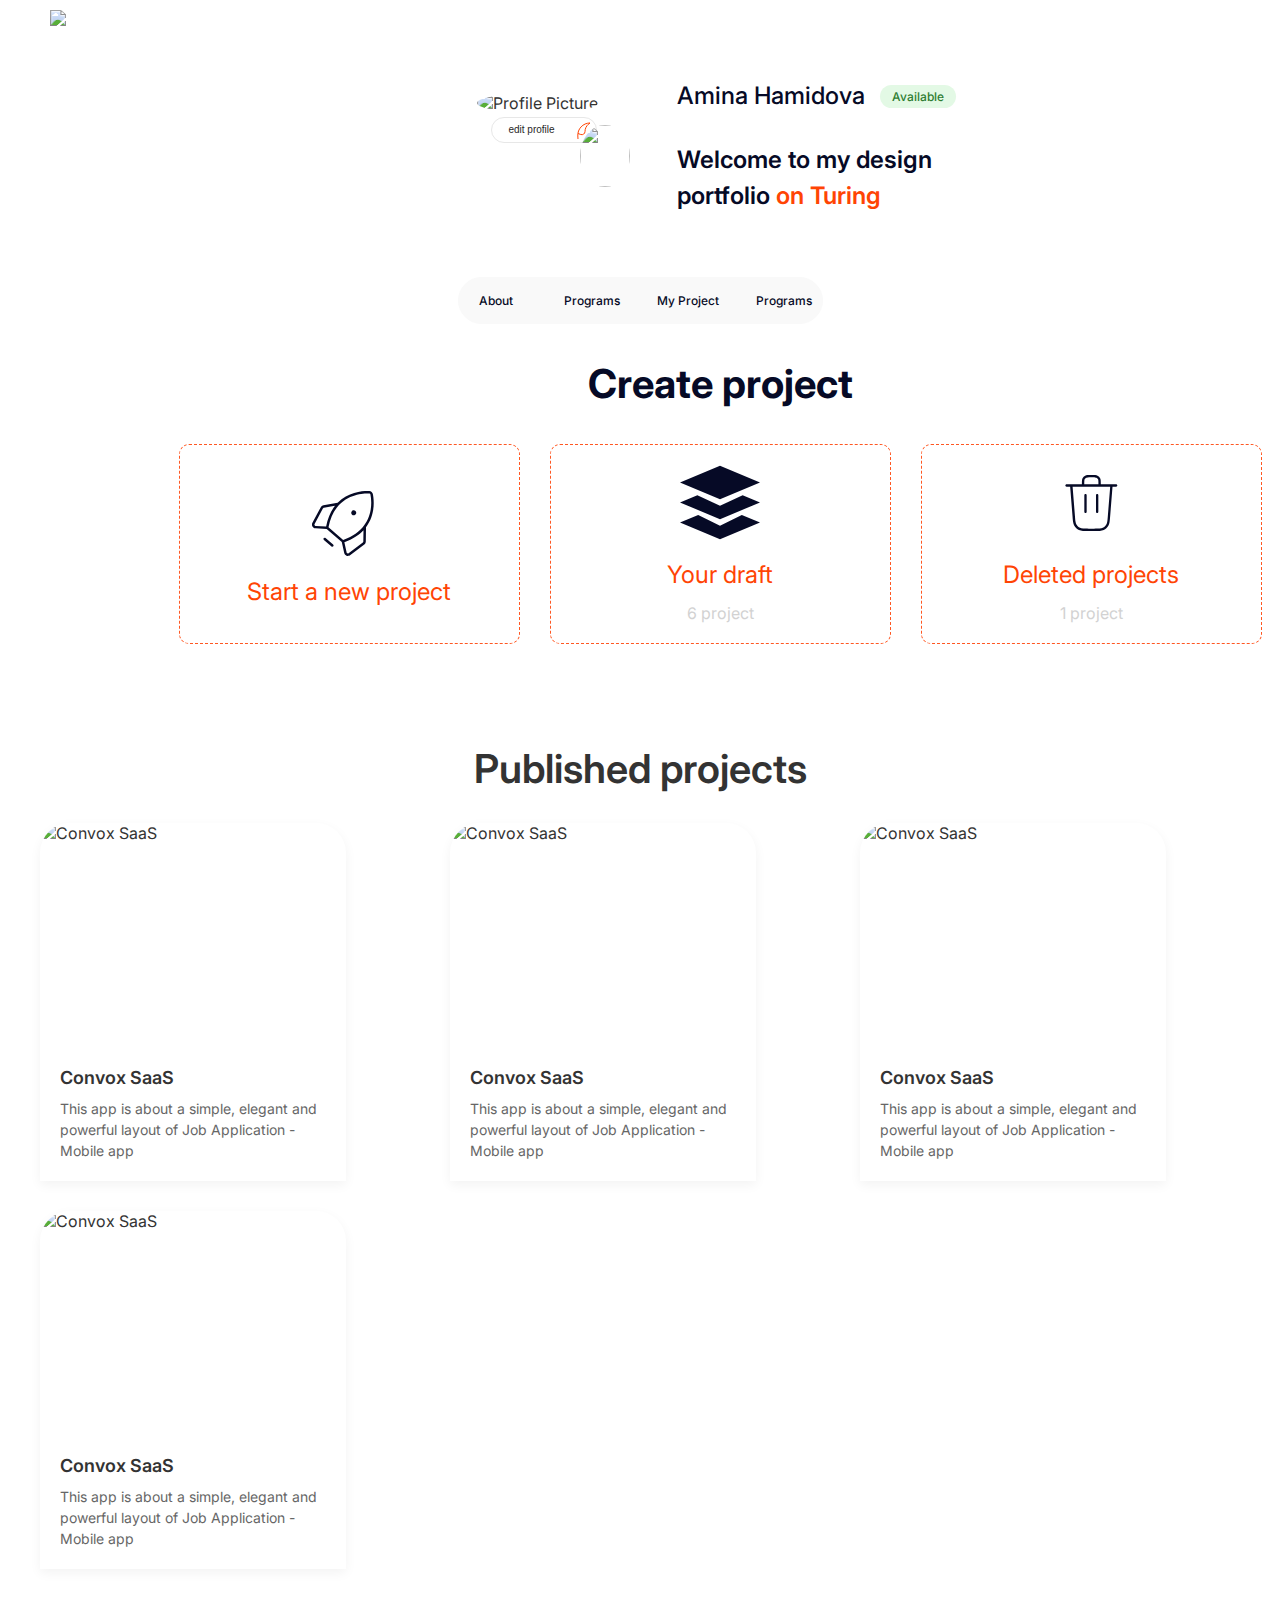
==== myprofilePage/index.html @ 7ec08c4b "deyisdirildi" ====
<!DOCTYPE html>
<html lang="en">
  <head>
    <meta charset="UTF-8" />
    <meta name="viewport" content="width=device-width, initial-scale=1.0" />
    <title>Turing Academy Portfolio</title>
    <link rel="stylesheet" href="/myprofilePage/style.css" />
    <link
      href="https://fonts.googleapis.com/css2?family=Inter:wght@400;500;600;700&display=swap"
      rel="stylesheet"
    />
    <link
      href="https://fonts.googleapis.com/css2?family=Fatura&display=swap"
      rel="stylesheet"
    />

    <link
      rel="stylesheet"
      href="https://cdnjs.cloudflare.com/ajax/libs/font-awesome/6.4.0/css/all.min.css"
    />
  </head>
  <body>
    <div class="container">
      <!-- Header -->
      <header>
        <div class="logo">
          <img
            src="https://s3-alpha-sig.figma.com/img/8ce2/0cb9/97a9e06f4c77e462b7908a4db73cabfb?Expires=1743984000&Key-Pair-Id=APKAQ4GOSFWCW27IBOMQ&Signature=PBWBqf2lgpJgGHzQXzNjd6NCZT2xdDC4wRaojqY9zCcBFI4EthOItwQPKHELywLnP8nxp2tW6rEtJQFCj6F1LAcSvfCV4xgXlgu4QZIhnDpoaRrXu~~rXE961oAYT9J6cioOMIm-i~VVj6L84bpvCTblbjQIpfPJooDTFMhqHslZwZaD5GMHqrWVT0hzuzrcJQhh4FEt1nKAkSG-0wj8RxROB79WXAKMB~fkNutKMWRHgE6l4cWN~UN3wQ-ls60bsBshFVT-qkTe6n1NQ45DfTCyNpbkqNdCT8kyy2hyNKt71gHKDLAfsBwC~aWzl16JK8Tze16oYzKgfxPpw-EAiQ__"
          />
        </div>
        <div class="profile-icon">
          <img
            src="https://s3-alpha-sig.figma.com/img/3f61/c455/649b6c1733cbe4359d25d140e475b1aa?Expires=1743984000&Key-Pair-Id=APKAQ4GOSFWCW27IBOMQ&Signature=Vx9sRKAmYs4bNGNL25QqGPEdbuDdcVNXNaD6ASBnShViWW9Wo2vXhastSg0RUa4hqycys7ivaXzWiz9vbwr1cN~GFIdgqom5DW1XQJmqGzooVItv2tnxT5Wn0ocHpCfJgbpZDRZb~YaL2dLKrXN7Bjg-eS92P~~w57xDZkhX4Opb6SrPhYOaSQ876jY0dtAYwZYqbQ6JJwMPmvAraY1eZ-lMp5776lk7WfiodAp9FVl2IxQ74v-CA5RzNwf7dxYQKJ6OOXef4OTBwlii40~QYj3uiH8aVAvQ7KdQrrlQbtW-0ygv2-xGOjS4emUxoqxJHXw07e4B3yKEOZxRYKBIQQ__"
            alt="Profile"
          />
        </div>
      </header>

      <!-- Profile Banner -->
      <div class="profile-banner">
        <div class="banner-content">
          <div class="banner-left"></div>
          <div class="banner-center">
            <div class="profile-image">
              <img
                src="https://s3-alpha-sig.figma.com/img/3f61/c455/649b6c1733cbe4359d25d140e475b1aa?Expires=1743984000&Key-Pair-Id=APKAQ4GOSFWCW27IBOMQ&Signature=Vx9sRKAmYs4bNGNL25QqGPEdbuDdcVNXNaD6ASBnShViWW9Wo2vXhastSg0RUa4hqycys7ivaXzWiz9vbwr1cN~GFIdgqom5DW1XQJmqGzooVItv2tnxT5Wn0ocHpCfJgbpZDRZb~YaL2dLKrXN7Bjg-eS92P~~w57xDZkhX4Opb6SrPhYOaSQ876jY0dtAYwZYqbQ6JJwMPmvAraY1eZ-lMp5776lk7WfiodAp9FVl2IxQ74v-CA5RzNwf7dxYQKJ6OOXef4OTBwlii40~QYj3uiH8aVAvQ7KdQrrlQbtW-0ygv2-xGOjS4emUxoqxJHXw07e4B3yKEOZxRYKBIQQ__"
                alt="Profile Picture"
              />
              <div class="badge">
                <img src="/img/symbol_extracted.png" />
              </div>
              <button class="edit-profile">
                <p>edit profile</p>
                <svg
                  xmlns="http://www.w3.org/2000/svg"
                  width="24"
                  height="24"
                  viewBox="0 0 24 24"
                  fill="none"
                >
                  <path
                    d="M6 21L5.81092 17.9747C5.37149 10.9438 10.9554 5 18 5V5L16.542 6.1664C14.3032 7.9574 13 10.669 13 13.536V13.536C13 15.7115 10.8448 17.2303 8.79604 16.4986L6 15.5"
                    stroke="#FF4404"
                  />
                </svg>
              </button>
            </div>
            <div class="profile-info">
              <div class="profile-name">
                <h2>Amina Hamidova</h2>
                <span class="available-tag">Available</span>
              </div>
              <div class="profile-title">
                <h3>
                  Welcome to my design portfolio
                  <span class="highlight">on Turing</span>
                </h3>
              </div>
            </div>
          </div>
        </div>
      </div>

      <!-- Navigation -->
      <nav>
        <div class="nav-section">
          <li>About</li>
          <li>Programs</li>
          <li>My Project</li>
          <li>Programs</li>
        </div>
      </nav>

      <!-- Create Project Section -->
      <section class="create-project">
        <h2>Create project</h2>
        <div class="project-options">
          <div class="option-card">
            <div class="icon">
              <svg
                xmlns="http://www.w3.org/2000/svg"
                width="81"
                height="80"
                viewBox="0 0 81 80"
                fill="none"
              >
                <g clip-path="url(#clip0_915_1650)">
                  <path
                    d="M24.263 66.2476C24.0472 66.4994 23.7403 66.6551 23.4098 66.6805C23.0792 66.706 22.7521 66.5991 22.5004 66.3833L14.9074 59.8759C14.6557 59.6602 14.5 59.3533 14.4745 59.0227C14.4491 58.6922 14.556 58.3651 14.7717 58.1133C14.9875 57.8616 15.2944 57.7059 15.6249 57.6805C15.9554 57.655 16.2826 57.7619 16.5343 57.9777L24.1273 64.4851C24.379 64.7008 24.5347 65.0077 24.5601 65.3383C24.5856 65.6688 24.4787 65.9959 24.263 66.2476ZM43.1068 34.6559C43.4822 34.9777 43.9446 35.1809 44.4355 35.2398C44.9265 35.2988 45.4238 35.2108 45.8648 34.9871C46.3057 34.7634 46.6704 34.4139 46.9128 33.9829C47.1551 33.5519 47.2642 33.0588 47.2262 32.5658C47.1883 32.0728 47.005 31.6021 46.6995 31.2133C46.3941 30.8245 45.9802 30.5349 45.5102 30.3813C45.0402 30.2278 44.5352 30.217 44.0591 30.3504C43.583 30.4838 43.1571 30.7554 42.8354 31.1308C42.4039 31.6343 42.1901 32.2885 42.241 32.9496C42.2919 33.6107 42.6033 34.2244 43.1068 34.6559ZM55.3124 64.46L41.0706 75.1373C40.5628 75.5217 39.9648 75.7693 39.3339 75.8562C38.703 75.9432 38.0604 75.8668 37.4675 75.6341C37.0706 75.4799 36.7024 75.2603 36.3781 74.9844C35.7379 74.435 35.3029 73.6849 35.1438 72.8565L32.7687 62.0135L17.6539 49.0597L6.57756 48.3744C5.73456 48.344 4.92673 48.0289 4.28584 47.4804C3.96357 47.2021 3.69018 46.8718 3.47703 46.5032C3.15638 45.953 2.98242 45.3296 2.97181 44.6928C2.96121 44.056 3.11432 43.4272 3.41646 42.8666L11.7856 27.1562C12.0556 26.6507 12.4379 26.2138 12.9032 25.8791C13.3684 25.5443 13.9041 25.3207 14.4693 25.2254L28.5977 22.8345C40.2258 10.8514 56.1502 10.7734 60.3664 10.9873C61.197 11.0284 61.9904 11.3443 62.6218 11.8854C63.2532 12.4265 63.6868 13.1622 63.8545 13.9767C64.7113 18.1105 67.0718 33.8592 57.0098 47.1844L56.8097 61.5124C56.8019 62.0854 56.663 62.6491 56.4034 63.1601C56.1438 63.6711 55.7706 64.1158 55.3124 64.46ZM19.5086 47.3567L34.1678 59.9201C66.6836 48.4786 62.5855 20.0915 61.4151 14.4748C61.3598 14.2018 61.2149 13.9551 61.0034 13.7738C60.7919 13.5925 60.5259 13.4871 60.2476 13.4743C54.5179 13.1774 25.8381 13.4728 19.5086 47.3567ZM17.1284 46.5227C18.8541 37.5603 22.0707 30.8346 26.0107 25.7907L14.8931 27.6794C14.7046 27.7113 14.526 27.7861 14.3709 27.8979C14.2159 28.0098 14.0885 28.1557 13.9987 28.3244L5.61872 44.0379C5.51828 44.2253 5.46732 44.4353 5.47065 44.6479C5.47398 44.8605 5.53149 45.0687 5.63775 45.2529C5.74402 45.4371 5.89551 45.5912 6.07791 45.7005C6.2603 45.8098 6.46757 45.8708 6.68011 45.8776L6.7157 45.8793L17.1284 46.5227ZM54.3197 61.4691L54.4844 50.1935C50.1125 54.8673 43.9584 59.0754 35.3658 62.1527L37.5954 72.3442L37.6025 72.3791C37.6419 72.5881 37.7338 72.7836 37.8698 72.9471C38.0057 73.1106 38.1811 73.2367 38.3794 73.3136C38.5777 73.3904 38.7923 73.4153 39.0029 73.3861C39.2136 73.3568 39.4133 73.2743 39.5831 73.1464L53.8286 62.4599C53.981 62.3435 54.1045 62.1936 54.1897 62.0218C54.2749 61.85 54.3193 61.6609 54.3197 61.4691Z"
                    fill="#060A26"
                  />
                </g>
                <defs>
                  <clipPath id="clip0_915_1650">
                    <rect
                      width="80"
                      height="80"
                      fill="white"
                      transform="translate(0.666016)"
                    />
                  </clipPath>
                </defs>
              </svg>
            </div>
            <p class="option-card-name">Start a new project</p>
          </div>
          <div class="option-card">
            <div class="icon">
              <svg
                xmlns="http://www.w3.org/2000/svg"
                width="80"
                height="80"
                viewBox="0 0 80 80"
                fill="none"
              >
                <path
                  d="M80 19.4844L40 2.8125L0 19.4844L40 36.1562L80 19.4844ZM40 42.8125L17.3594 32.25L0 39.4844L40 56.1562L80 39.4844L62.6406 32.25L40 42.8125ZM40 62.8125L18.1875 51.9062L0 59.4844L40 76.1562L80 59.4844L61.8125 51.9062L40 62.8125Z"
                  fill="#060A26"
                />
              </svg>
            </div>
            <p class="option-card-name">Your draft</p>
            <p class="project-number">6 project</p>
          </div>
          <div class="option-card">
            <div class="icon">
              <svg
                xmlns="http://www.w3.org/2000/svg"
                width="81"
                height="80"
                viewBox="0 0 81 80"
                fill="none"
              >
                <path
                  d="M34.4987 31C34.8081 31 35.1049 31.1251 35.3237 31.3478C35.5424 31.5705 35.6654 31.8726 35.6654 32.1875V48.8125C35.6654 49.1274 35.5424 49.4295 35.3237 49.6522C35.1049 49.8749 34.8081 50 34.4987 50C34.1893 50 33.8925 49.8749 33.6737 49.6522C33.4549 49.4295 33.332 49.1274 33.332 48.8125V32.1875C33.332 31.8726 33.4549 31.5705 33.6737 31.3478C33.8925 31.1251 34.1893 31 34.4987 31ZM47.332 32.1875C47.332 31.8726 47.2091 31.5705 46.9903 31.3478C46.7715 31.1251 46.4748 31 46.1654 31C45.8559 31 45.5592 31.1251 45.3404 31.3478C45.1216 31.5705 44.9987 31.8726 44.9987 32.1875V48.8125C44.9987 49.1274 45.1216 49.4295 45.3404 49.6522C45.5592 49.8749 45.8559 50 46.1654 50C46.4748 50 46.7715 49.8749 46.9903 49.6522C47.2091 49.4295 47.332 49.1274 47.332 48.8125V32.1875Z"
                  fill="#060A26"
                />
                <path
                  fill-rule="evenodd"
                  clip-rule="evenodd"
                  d="M30.9013 21.3015C30.9013 18.0394 30.9013 16.4084 31.5441 15.1735C32.1099 14.0805 33.0113 13.1917 34.1197 12.6338C35.3839 12 37.0262 12 40.3344 12C43.6426 12 45.2967 12 46.5727 12.6338C47.6833 13.193 48.5883 14.083 49.1484 15.1735C49.7911 16.4201 49.7911 18.0394 49.7911 21.3015H65.1505C65.4639 21.3015 65.7644 21.4242 65.986 21.6427C66.2076 21.8612 66.332 22.1575 66.332 22.4665C66.332 22.7755 66.2076 23.0718 65.986 23.2903C65.7644 23.5088 65.4639 23.6315 65.1505 23.6315H61.5115L59.1485 53.2229C58.9595 55.5996 58.8083 57.4636 58.5696 58.9548C58.3262 60.4647 57.9765 61.681 57.3338 62.7761C56.2666 64.5956 54.6694 66.0568 52.7496 66.9701C51.5964 67.5154 50.3393 67.7647 48.7797 67.8835C47.258 68 45.377 68 42.9431 68H37.7209C35.3107 68 33.4203 68 31.8843 67.8835C30.3389 67.7623 29.0724 67.5154 27.9145 66.9701C25.9947 66.0568 24.3975 64.5956 23.3303 62.7761C22.6876 61.6856 22.3378 60.4623 22.0945 58.9548C21.8558 57.4683 21.7069 55.6229 21.5155 53.2229L19.1525 23.6315H15.5135C15.2002 23.6315 14.8997 23.5088 14.6781 23.2903C14.4565 23.0718 14.332 22.7755 14.332 22.4665C14.332 22.1575 14.4565 21.8612 14.6781 21.6427C14.8997 21.4242 15.2002 21.3015 15.5135 21.3015H30.873H30.9013ZM47.3714 17.6666C47.4423 18.5218 47.4423 19.6332 47.4423 21.3015H33.2643C33.2643 19.6309 33.2667 18.5288 33.3376 17.6666C33.4085 16.8395 33.5266 16.4597 33.6519 16.222C33.9921 15.5649 34.5332 15.029 35.202 14.6935C35.4454 14.5724 35.8282 14.4512 36.667 14.3836C37.5343 14.3137 38.6614 14.3137 40.3533 14.3137C42.0452 14.3137 43.1653 14.3137 44.0396 14.3836C44.8784 14.4512 45.2636 14.57 45.5046 14.6935C46.171 15.029 46.7145 15.5626 47.0547 16.222C47.18 16.462 47.3005 16.8395 47.369 17.6666H47.3714ZM21.6148 23.6315H59.1863L56.8423 52.9899C56.6461 55.4365 56.5043 57.184 56.2822 58.582C56.0625 59.9521 55.7742 60.8584 55.337 61.611C54.5006 63.0221 53.259 64.1572 51.7689 64.8731C50.9844 65.2459 50.0439 65.4556 48.6498 65.5651C47.232 65.6746 45.4361 65.677 42.955 65.677H37.8273C35.3461 65.677 33.5502 65.677 32.1325 65.5651C30.7288 65.4556 29.7907 65.2436 29.0133 64.8731C27.5191 64.1631 26.2759 63.0266 25.4452 61.611C25.008 60.8678 24.7197 59.9614 24.5 58.582C24.2779 57.198 24.1337 55.4365 23.94 52.9899L21.5959 23.6315H21.6148Z"
                  fill="#060A26"
                />
              </svg>
            </div>
            <p class="option-card-name">Deleted projects</p>
            <p class="project-number">1 project</p>
          </div>
        </div>
      </section>

      <!-- Published Projects Section -->
      <section class="published-projects">
        <h2>Published projects</h2>
        <div class="project-grid">
          <!-- Project Card 1 -->
          <div class="project-card">
            <div class="project-image">
              <img
                src="https://images.unsplash.com/photo-1542744173-8e7e53415bb0?ixlib=rb-4.0.3&ixid=M3wxMjA3fDB8MHxzZWFyY2h8MTB8fGJ1c2luZXNzJTIwZGFzaGJvYXJkfGVufDB8fDB8fHww&auto=format&fit=crop&w=500&q=60"
                alt="Convox SaaS"
              />
            </div>
            <div class="project-details">
              <h3>Convox SaaS</h3>
              <p>
                This app is about a simple, elegant and powerful layout of Job
                Application - Mobile app
              </p>
            </div>
          </div>

          <!-- Project Card 2 -->
          <div class="project-card">
            <div class="project-image">
              <img
                src="https://images.unsplash.com/photo-1542744173-8e7e53415bb0?ixlib=rb-4.0.3&ixid=M3wxMjA3fDB8MHxzZWFyY2h8MTB8fGJ1c2luZXNzJTIwZGFzaGJvYXJkfGVufDB8fDB8fHww&auto=format&fit=crop&w=500&q=60"
                alt="Convox SaaS"
              />
            </div>
            <div class="project-details">
              <h3>Convox SaaS</h3>
              <p>
                This app is about a simple, elegant and powerful layout of Job
                Application - Mobile app
              </p>
            </div>
          </div>

          <!-- Project Card 3 -->
          <div class="project-card">
            <div class="project-image">
              <img
                src="https://images.unsplash.com/photo-1542744173-8e7e53415bb0?ixlib=rb-4.0.3&ixid=M3wxMjA3fDB8MHxzZWFyY2h8MTB8fGJ1c2luZXNzJTIwZGFzaGJvYXJkfGVufDB8fDB8fHww&auto=format&fit=crop&w=500&q=60"
                alt="Convox SaaS"
              />
            </div>
            <div class="project-details">
              <h3>Convox SaaS</h3>
              <p>
                This app is about a simple, elegant and powerful layout of Job
                Application - Mobile app
              </p>
            </div>
          </div>

          <!-- Project Card 4 -->
          <div class="project-card">
            <div class="project-image">
              <img
                src="https://images.unsplash.com/photo-1542744173-8e7e53415bb0?ixlib=rb-4.0.3&ixid=M3wxMjA3fDB8MHxzZWFyY2h8MTB8fGJ1c2luZXNzJTIwZGFzaGJvYXJkfGVufDB8fDB8fHww&auto=format&fit=crop&w=500&q=60"
                alt="Convox SaaS"
              />
            </div>
            <div class="project-details">
              <h3>Convox SaaS</h3>
              <p>
                This app is about a simple, elegant and powerful layout of Job
                Application - Mobile app
              </p>
            </div>
          </div>
        </div>
      </section>
    </div>
  </body>
</html>
---- myprofilePage/style.css ----
* {
  margin: 0;
  padding: 0;
  box-sizing: border-box;
}

body {
  overflow: scroll;
  font-family: "Inter", sans-serif;
  color: #333;
  background-color: #fff;
}

.container {
  max-width: 1440px;
  margin: 0 auto;
  background-color: #fff;
}

header {
  display: flex;
  width: 1440px;
  padding: 10px 50px;
  justify-content: space-between;
  align-items: center;
}

.logo img {
  width: 110px;
}

.profile-icon img {
  width: 40px;
  height: 40px;
  border-radius: 50%;
  object-fit: cover;
}

/* Profile Banner */
.profile-banner {
  position: relative;
  display: flex;
  width: 1440px;
  padding: 20px 72px;
  justify-content: space-between;
  align-items: center;
}

.banner-content {
  display: flex;
  align-items: center;
  padding: 0 250px;
}

.banner-left,
.banner-right {
  width: 50px;
  display: flex;
  justify-content: center;
  align-items: center;
}

.number {
  background-color: #2196f3;
  color: white;
  font-weight: bold;
  padding: 5px 10px;
  border-radius: 4px;
}

.banner-center {
  display: flex;
  width: 749px;
  gap: 20px;
  justify-content: center;
  align-items: center;
  flex-shrink: 0;
}

.profile-image {
  width: 140px;
  height: 140px;
}

.profile-image img {
  width: 100%;
  height: 100%;
  border-radius: 50%;
  object-fit: cover;
  border: 4px solid white;
}
.badge p {
  position: absolute;
  left: 41px;
  top: 81px;
}

.badge {
  position: absolute;
  left: 580px;
  top: 85px;
  cursor: pointer;
}
.badge img {
  width: 50px;
  height: 62.329px;
  border-radius: 50%;
  overflow: hidden;
  border: none;
  box-shadow: none;
  background: none;
}

.profile-info {
  display: flex;
  padding: 24px 44px;
  flex-direction: column;
  justify-content: center;
  align-items: flex-start;
  gap: 24px;
}

.profile-name {
  display: flex;
  align-items: center;
  gap: 15px;
  margin-bottom: 10px;
}

.profile-name h2 {
  color: rgba(6, 10, 38, 1);
  font-size: 24px;
  font-style: normal;
  font-weight: 500;
  line-height: 100%;
}

.available-tag {
  background-color: #e3f9e5;
  color: #2e7d32;
  padding: 4px 12px;
  border-radius: 20px;
  font-size: 12px;
  font-weight: 500;
}
.profile-title {
  width: 300px;
  height: 91px;
  color: var(--main-blue, #060a26);
  font-size: 36px;
  font-style: normal;
  font-weight: 500;
  line-height: 125%;
  font-size: 36px;
  font-weight: 500;
  line-height: 100%;
  color: rgba(6, 10, 38, 1);
}

.profile-title h3 {
  font-size: 24px;
  font-weight: 600;
  font-style: normal;
  font-family: "Inter", sans-serif;
}

.highlight {
  color: rgba(255, 68, 4, 1);
}

.edit-profile {
  margin-left: 18px;
  display: flex;
  justify-content: center;
  align-items: center;
  border: 1px solid rgba(203, 193, 193, 0);
  border-radius: 30px;
  border-radius: 30px;
  border: 1px solid #e7e7e7;
  background-color: white;
  cursor: pointer;
}
.edit-profile p {
  width: 80px;
  color: #272727;
  text-align: center;
  font-size: 10px;
  font-style: normal;
  font-weight: 400;
}

/* Navigation */

.nav-section {
  display: flex;
  list-style-type: none;
  gap: 20px;
  margin: auto;
  border: 1px solid #f9f9f9;
  border-radius: 30px;
  width: 365px;
  height: 47px;
  align-items: center;
  justify-content: center;
  background-color: #f9f9f9;
}

.nav-section li {
  font-weight: 500;
  font-size: 12px;
  cursor: pointer;
  border: 1px solid #f9f9f9;
  border-radius: 30px;
  color: #060a26;
  width: 94px;
  height: 30px;
  display: flex;
  align-items: center;
  justify-content: center;
  transition: all 0.3s ease;
}

.nav-section li:hover {
  border: 1px solid #060a26;
  color: white;
  background-color: #060a26;
}
/* Create Project Section */
.create-project {
  display: flex;
  width: 1440px;
  padding: 40px 168px;
  flex-direction: column;
  justify-content: flex-end;
  align-items: center;
  gap: 40px;
}

.create-project h2 {
  color: #060a26;
  text-align: center;
  font-size: 40px;
  font-style: normal;
  font-weight: 500px;
  line-height: 100%;
}

.project-options {
  display: flex;
  justify-content: center;
  gap: 30px;
  flex-wrap: wrap;
}

.option-card {
  width: 341px;
  height: 200px;
  padding: 60px 0;
  border: 1px dashed #ff5722;
  border-radius: 10px;
  display: flex;
  flex-direction: column;
  justify-content: center;
  align-items: center;
  gap: 10px;
  cursor: pointer;
  transition: all 0.3s ease;
}

.option-card:hover {
  background-color: #fff8f5;
}

.icon {
  font-size: 24px;
  color: #ff5722;
}

.option-card .option-card-name {
  color: #ff4404;
  font-size: 24px;
  font-style: normal;
  font-weight: 400;
  line-height: 32px; /* 133.333% */
}
.project-number {
  color: #d2d2d2;
  font-size: 16px;
  font-style: normal;
  font-weight: 400;
  line-height: 24px; /* 150% */
}

/* Published Projects Section */
.published-projects {
  padding: 60px 40px;
}

.published-projects h2 {
  font-size: 40px;
  font-weight: 600;
  margin-bottom: 30px;
  text-align: center;
}

.project-grid {
  display: grid;
  grid-template-columns: repeat(auto-fill, minmax(300px, 1fr));
  gap: 30px;
}

.project-card {
  display: flex;
  width: 306px;
  flex-direction: column;
  align-items: flex-start;
  border-start-start-radius: 30px;
  border-start-end-radius: 30px;
  gap: 24px;
  overflow: hidden;
  box-shadow: 0 4px 12px rgba(0, 0, 0, 0.05);
  transition: transform 0.3s ease;
}

.project-card:hover {
  transform: translateY(-5px);
}

.project-image {
  height: 200px;
  overflow: hidden;
}

.project-image img {
  width: 100%;
  height: 100%;
  object-fit: cover;
}

.project-details {
  padding: 20px;
}

.project-details h3 {
  font-size: 18px;
  font-weight: 600;
  margin-bottom: 10px;
}

.project-details p {
  font-size: 14px;
  color: #666;
  line-height: 1.5;
}
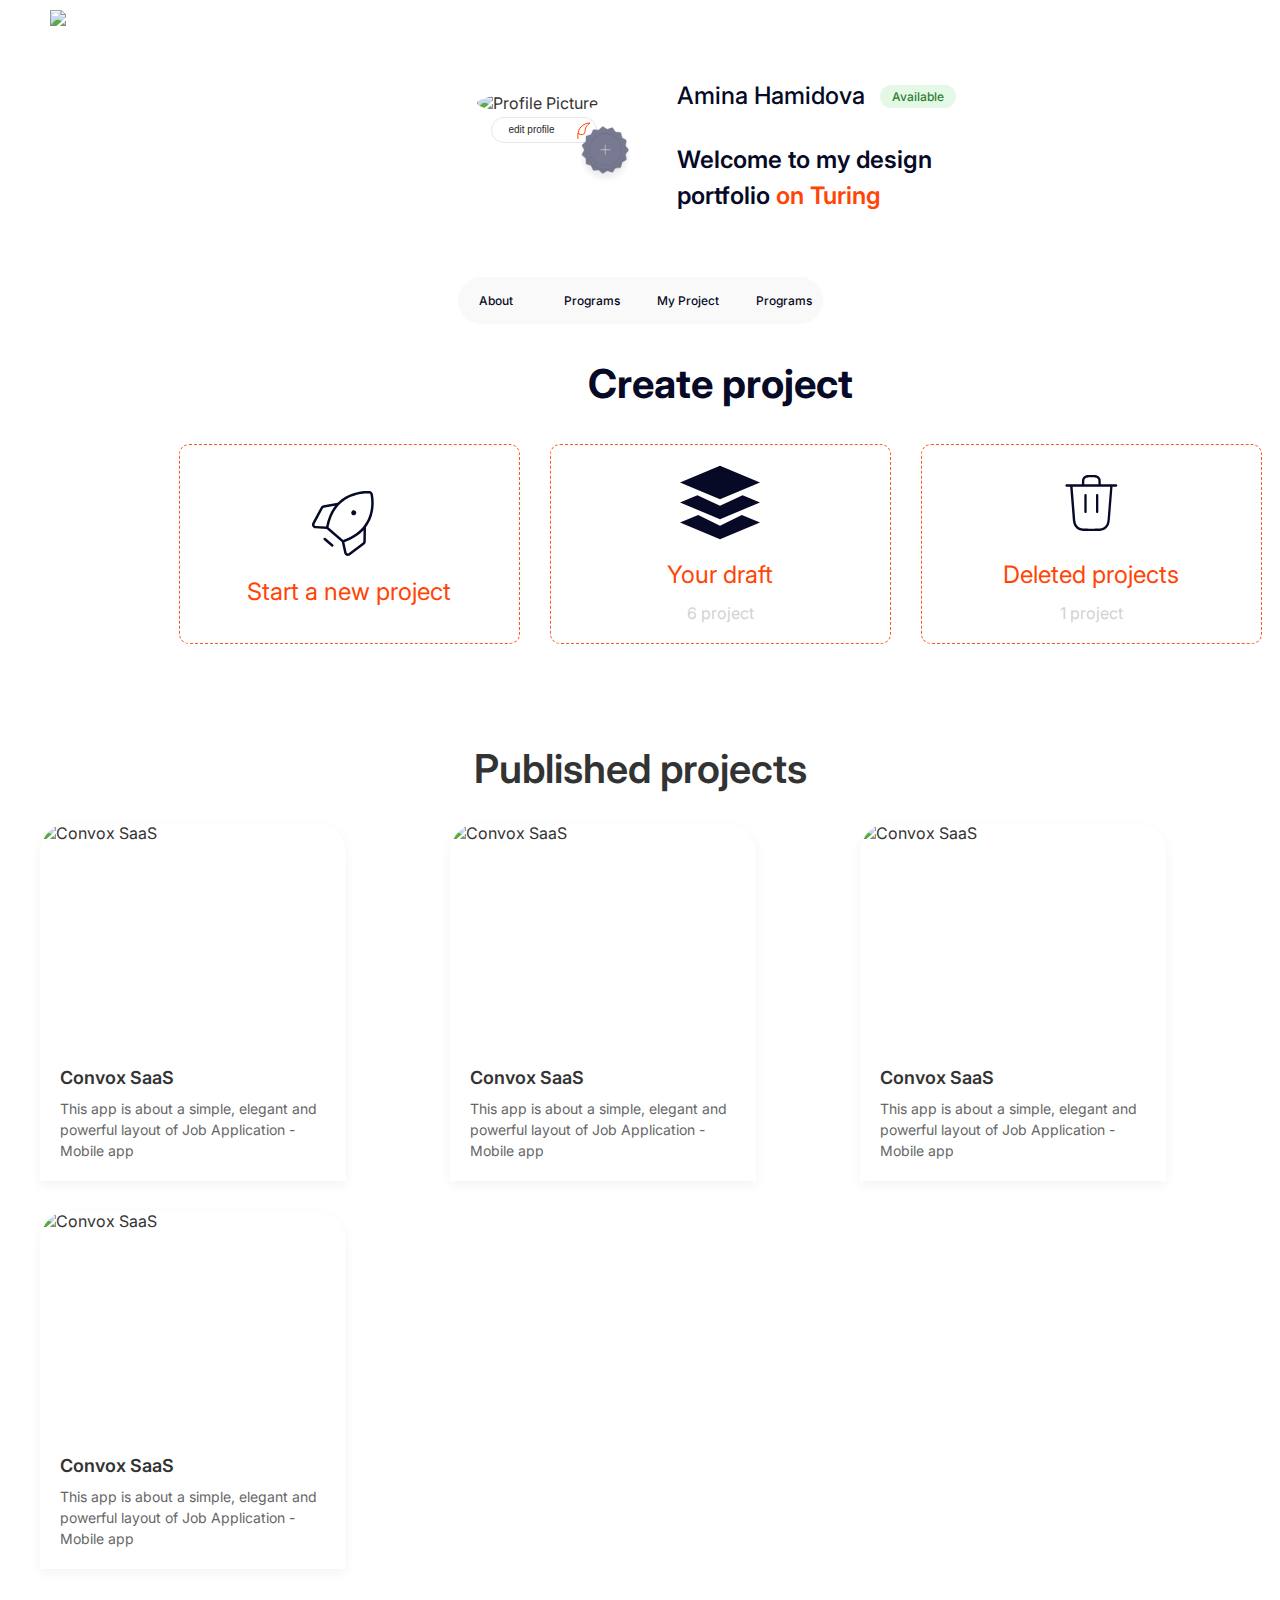
==== commit dfb98043: "elave edildi" ====
--- a/myprofilePage/index.html
+++ b/myprofilePage/index.html
@@ -23,11 +23,11 @@
     <div class="container">
       <!-- Header -->
       <header>
-        <div class="logo">
+        <a href="/profilePage/index.html" class="logo">
           <img
             src="https://s3-alpha-sig.figma.com/img/8ce2/0cb9/97a9e06f4c77e462b7908a4db73cabfb?Expires=1743984000&Key-Pair-Id=APKAQ4GOSFWCW27IBOMQ&Signature=PBWBqf2lgpJgGHzQXzNjd6NCZT2xdDC4wRaojqY9zCcBFI4EthOItwQPKHELywLnP8nxp2tW6rEtJQFCj6F1LAcSvfCV4xgXlgu4QZIhnDpoaRrXu~~rXE961oAYT9J6cioOMIm-i~VVj6L84bpvCTblbjQIpfPJooDTFMhqHslZwZaD5GMHqrWVT0hzuzrcJQhh4FEt1nKAkSG-0wj8RxROB79WXAKMB~fkNutKMWRHgE6l4cWN~UN3wQ-ls60bsBshFVT-qkTe6n1NQ45DfTCyNpbkqNdCT8kyy2hyNKt71gHKDLAfsBwC~aWzl16JK8Tze16oYzKgfxPpw-EAiQ__"
           />
-        </div>
+        </a>
         <div class="profile-icon">
           <img
             src="https://s3-alpha-sig.figma.com/img/3f61/c455/649b6c1733cbe4359d25d140e475b1aa?Expires=1743984000&Key-Pair-Id=APKAQ4GOSFWCW27IBOMQ&Signature=Vx9sRKAmYs4bNGNL25QqGPEdbuDdcVNXNaD6ASBnShViWW9Wo2vXhastSg0RUa4hqycys7ivaXzWiz9vbwr1cN~GFIdgqom5DW1XQJmqGzooVItv2tnxT5Wn0ocHpCfJgbpZDRZb~YaL2dLKrXN7Bjg-eS92P~~w57xDZkhX4Opb6SrPhYOaSQ876jY0dtAYwZYqbQ6JJwMPmvAraY1eZ-lMp5776lk7WfiodAp9FVl2IxQ74v-CA5RzNwf7dxYQKJ6OOXef4OTBwlii40~QYj3uiH8aVAvQ7KdQrrlQbtW-0ygv2-xGOjS4emUxoqxJHXw07e4B3yKEOZxRYKBIQQ__"
